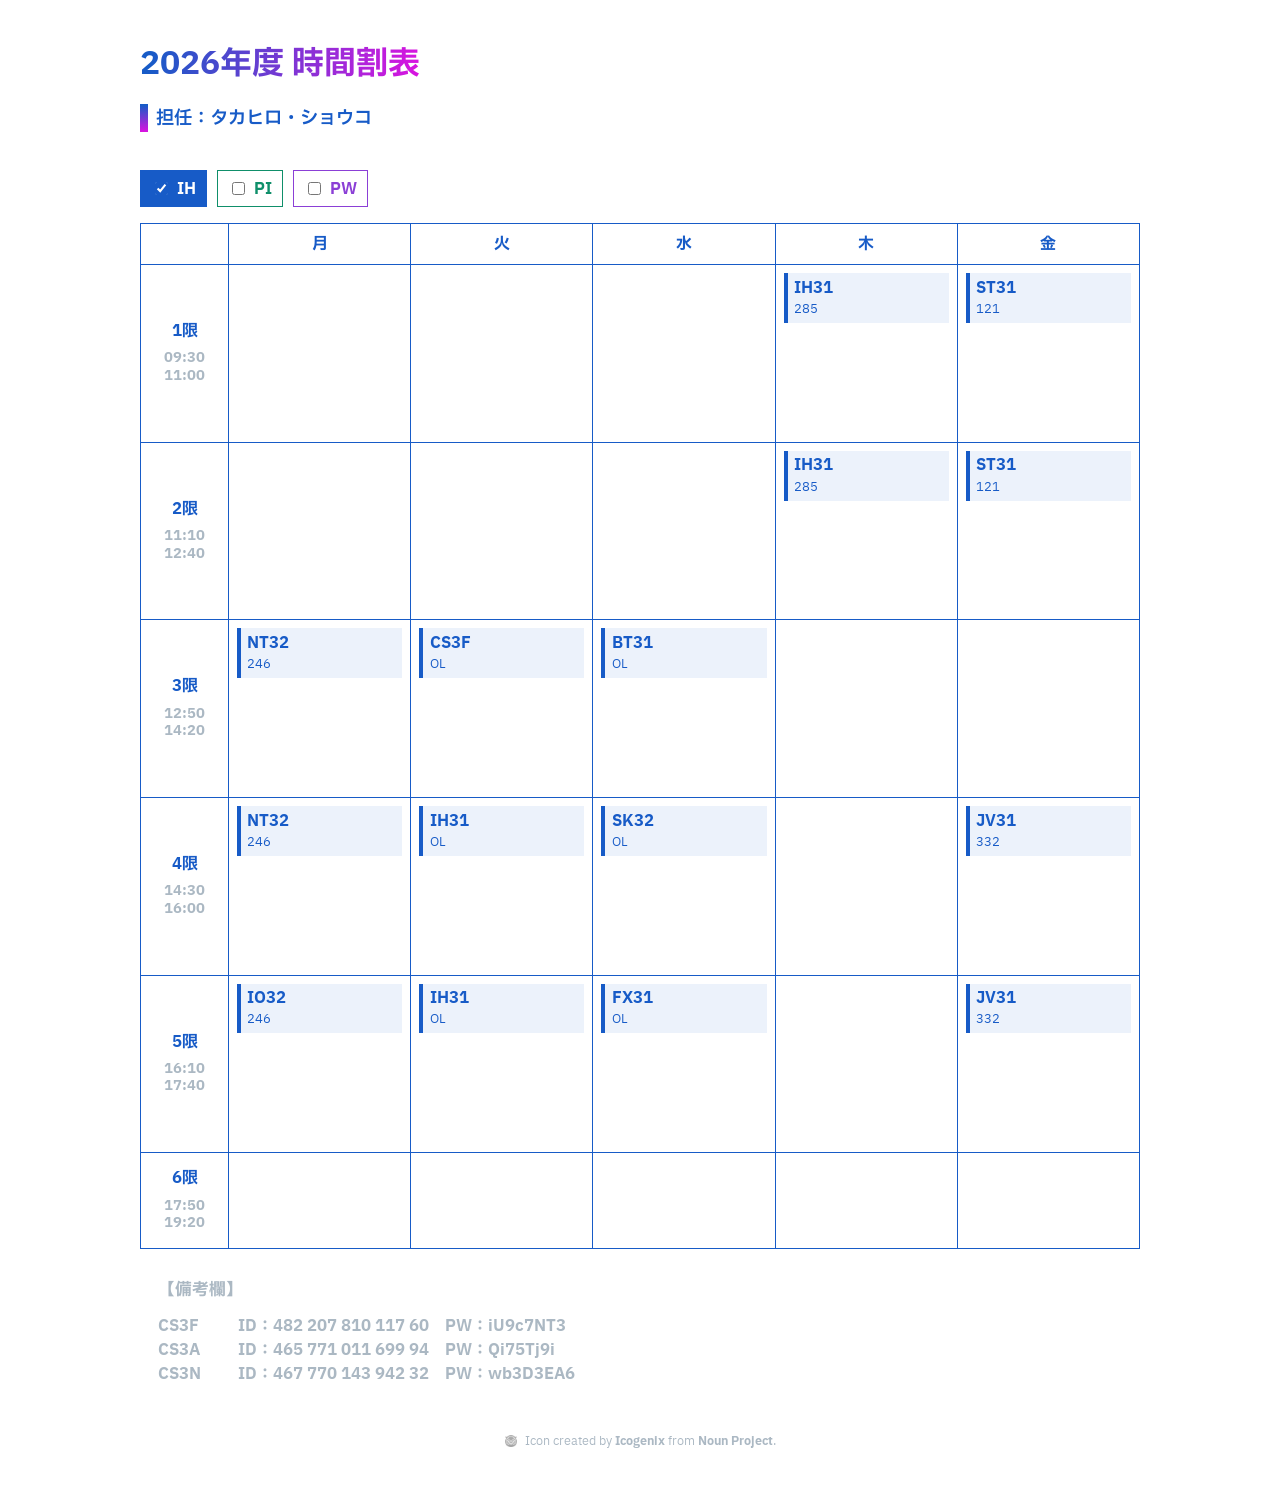
==== index.html @ af71c9c3 "update" ====
<!DOCTYPE html>
<html lang="ja">

<head>
  <meta charset="UTF-8">
  <meta name="viewport" content="width=device-width, initial-scale=1.0">
  <title>2026年度 時間割表</title>
  <link rel="icon" type="image/x-icon" href="favicon.png">
  <link rel="stylesheet" href="styles.css">
  <link rel="preconnect" href="https://fonts.googleapis.com">
  <link rel="preconnect" href="https://fonts.gstatic.com" crossorigin>
  <link href="https://fonts.googleapis.com/css2?family=IBM+Plex+Sans+JP:wght@400;500;600;700&display=swap"
    rel="stylesheet">
</head>

<body>
  <main class="sheet">
    <header class="sheet-header">
      <p><span class="sheet-title">2026年度 時間割表</span></p>
      <p><span class="sheet-meta">担任：タカヒロ・ショウコ</span></p>
    </header>

    <fieldset class="timetable-picker" aria-label="時間割を選択">
      <!-- <legend>時間割</legend> -->
      <div id="timetable-options" class="timetable-options"></div>
    </fieldset>

    <table class="timetable">
      <thead>
        <tr id="timetable-head"></tr>
      </thead>
      <tbody id="timetable-body"></tbody>
    </table>

    <section class="notes" aria-labelledby="notes-heading">
      <h2 id="notes-heading">【備考欄】</h2>
      <ul>
        <li><span class="note-code">CS3F</span><span class="note-text">ID：482 207 810 117 60</span><span
            class="note-pwd">PW：iU9c7NT3</span></li>
        <li><span class="note-code">CS3A</span><span class="note-text">ID：465 771 011 699 94</span><span
            class="note-pwd">PW：Qi75Tj9i</span></li>
        <li><span class="note-code">CS3N</span><span class="note-text">ID：467 770 143 942 32</span><span
            class="note-pwd">PW：wb3D3EA6</span></li>
      </ul>
    </section>
  </main>
  <footer>
  <img src="favicon.png" alt="Icon by Icogenix">
  <p>Icon created by <strong><a href="https://thenounproject.com/creator/asmahameed743/" target="_blank">Icogenix</a></strong> from <strong><a href="https://thenounproject.com/" target="_blank">Noun Project</a></strong>.</p>
  </footer>
  <script src="main.js" defer></script>
</body>

</html>
---- styles.css ----
:root {
  --hal: #175bc7;
  --fill: #0fa3df;
  --hal-dim: #abb8c3;
  --black: #1c1c1c;
  --timetable-ih: #175bc7;
  --timetable-pi: #0f8f6a;
  --timetable-pw: #8b3fd6;
  --period-col-width: 5.5rem;
  --timetable-min-width: 760px;
}

* {
  box-sizing: border-box;
}

::selection {
  color: white;
  background-color: var(--hal);
}

a {
  text-decoration: none;
}

body {
  color: var(--hal);
  font-family: "IBM Plex Sans JP", "Yu Gothic", sans-serif;
  padding: 1rem;
}

.sheet {
  width: min(100%, 1000px);
  margin: 1rem auto;
}

.sheet-header {
  text-align: left;
  padding-bottom: 14px;
  font-weight: 700;
}

.sheet-title {
  font-size: 2rem;
  background: linear-gradient(97deg, #175bc7 4%, #db13e0);
  -webkit-background-clip: text;
  background-clip: text;
  color: transparent;
}

.sheet-meta {
  position: relative;
  padding-left: 1rem;
  font-size: 1.15rem;
  font-weight: 600;
  white-space: nowrap;
}

.sheet-meta::before {
  content: "";
  position: absolute;
  left: 0;
  top: 0;
  bottom: 0;
  width: 0.5rem;
  background: linear-gradient(180deg, #175bc7 4%, #db13e0);
}

.timetable-picker {
  width: fit-content;
  margin: 0.5rem 0 0;
  padding: 0;
  border: 0;
}

.timetable-picker legend {
  margin-bottom: 0.4rem;
  font-weight: 700;
}

.timetable-options {
  display: flex;
  gap: 0.6rem;
  align-items: center;
  flex-wrap: wrap;
}

.timetable-option {
  --timetable-color: var(--timetable-ih);
  display: inline-flex;
  align-items: center;
  gap: 0.35rem;
  min-width: 4rem;
  padding: 0.35rem 0.65rem;
  border: 1px solid var(--timetable-color);
  color: var(--timetable-color);
  cursor: pointer;
  font-weight: 700;
}

.timetable-option-pi {
  --timetable-color: var(--timetable-pi);
}

.timetable-option-pw {
  --timetable-color: var(--timetable-pw);
}

.timetable-option input {
  accent-color: var(--timetable-color);
}

.timetable-option:has(input:checked) {
  color: white;
  background: var(--timetable-color);
}

.timetable-option:has(input:focus-visible) {
  outline: 2px solid var(--timetable-color);
  outline-offset: 2px;
}

.timetable {
  border-collapse: collapse;
  table-layout: fixed;
  margin-top: 1rem;
  width: 100%;
  min-width: var(--timetable-min-width);
}

.timetable th,
.timetable td {
  border: 1px solid var(--hal);
  text-align: center;
  vertical-align: middle;
  padding: 0.5rem;
}

.timetable thead th {
  color: var(--hal);
  font-size: 1rem;
}

.period-col,
.timetable tbody th {
  width: var(--period-col-width);
  min-width: var(--period-col-width);
  max-width: var(--period-col-width);
}

.timetable tbody th {
  color: var(--hal);
  padding: 0.5rem 0.35rem;
}

.timetable tbody tr {
  height: 96px;
}

.timetable td {
  min-width: 4em;
  height: 96px;
}

.period,
.time,
.subject,
.detail {
  display: block;
}

.period,
.time {
  text-align: center;
  margin: auto;
  width: 100%;
  padding-inline: 0;
}

.period {
  font-size: 1rem;
  font-weight: 700;
  line-height: 1.2;
}

.time {
  margin-top: 8px;
  font-size: 0.88rem;
  line-height: 1.25;
  color: var(--hal-dim);
}

.lesson-stack {
  display: grid;
  grid-template-rows: repeat(3, minmax(max-content, 1fr));
  gap: 0.35rem;
  height: 100%;
  min-height: 100%;
}

.lesson {
  --lesson-color: var(--timetable-ih);
  display: flex;
  flex-direction: column;
  gap: 0.25rem;
  align-items: stretch;
  justify-content: center;
  min-height: 0;
  padding: 0.35rem 0.4rem;
  border-left: 4px solid var(--lesson-color);
  background: rgba(23, 91, 199, 0.08);
  text-align: left;
}

.lesson-ih {
  grid-row: 1;
  align-self: start;
}

.lesson-pi {
  --lesson-color: var(--timetable-pi);
  grid-row: 2;
  align-self: center;
  background: rgba(15, 143, 106, 0.08);
}

.lesson-pw {
  --lesson-color: var(--timetable-pw);
  grid-row: 3;
  align-self: end;
  background: rgba(139, 63, 214, 0.08);
}

.lesson-meta {
  display: flex;
  gap: 0.35rem;
  align-items: baseline;
}

.subject {
  color: var(--lesson-color);
  font-weight: 700;
  font-size: 1rem;
  line-height: 1.15;
}

.detail {
  color: var(--lesson-color);
  font-size: 0.78rem;
  line-height: 1.3;
  word-break: break-word;
}

.lesson .detail {
  margin-top: 0;
}

.notes {
  margin-top: 14px;
  padding: 14px 18px 18px;
  color: var(--hal-dim);
}

.notes h2 {
  margin: 0 0 12px;
  font-size: 1.05rem;
}

.notes ul {
  list-style: none;
  margin: 0;
  padding: 0;
}

.notes li {
  display: flex;
  gap: 16px;
  align-items: baseline;
  font-weight: 700;
}

.note-code {
  min-width: 4rem;
}

.note-text,
.note-pwd {
  word-break: break-word;
}

@media (max-width: 900px) {
  body {
    padding: 0.75rem;
  }

  .sheet {
    margin: 0.5rem auto;
    overflow-x: auto;
  }

  .sheet-meta {
    white-space: normal;
  }

  .timetable {
    width: var(--timetable-min-width);
  }

  .timetable th,
  .timetable td {
    padding: 0.45rem;
  }

  .subject {
    font-size: 0.92rem;
  }

  .detail {
    font-size: 0.74rem;
  }
}

@media (max-width: 600px) {
  :root {
    --period-col-width: 5rem;
    --timetable-min-width: 680px;
  }

  body {
    padding: 0.5rem;
  }

  .sheet-title {
    font-size: 1.6rem;
  }

  .sheet-meta {
    font-size: 1rem;
  }

  .timetable-options {
    gap: 0.45rem;
  }

  .timetable-option {
    min-width: 3.5rem;
    padding: 0.3rem 0.55rem;
  }

  .notes {
    padding-inline: 0;
  }

  .notes li {
    flex-wrap: wrap;
    gap: 4px 12px;
  }
}

footer {
  display: flex;
  justify-content: center;
  align-items: center;
}

footer img {
  height: 0.75rem;
  filter: grayscale(100%) opacity(50%);;
  margin-right: 0.5rem;
}

footer p {
  text-align: center;
  color: var(--hal-dim);
  font-size: 0.75rem;
}

footer a {
  color: var(--hal-dim);
}
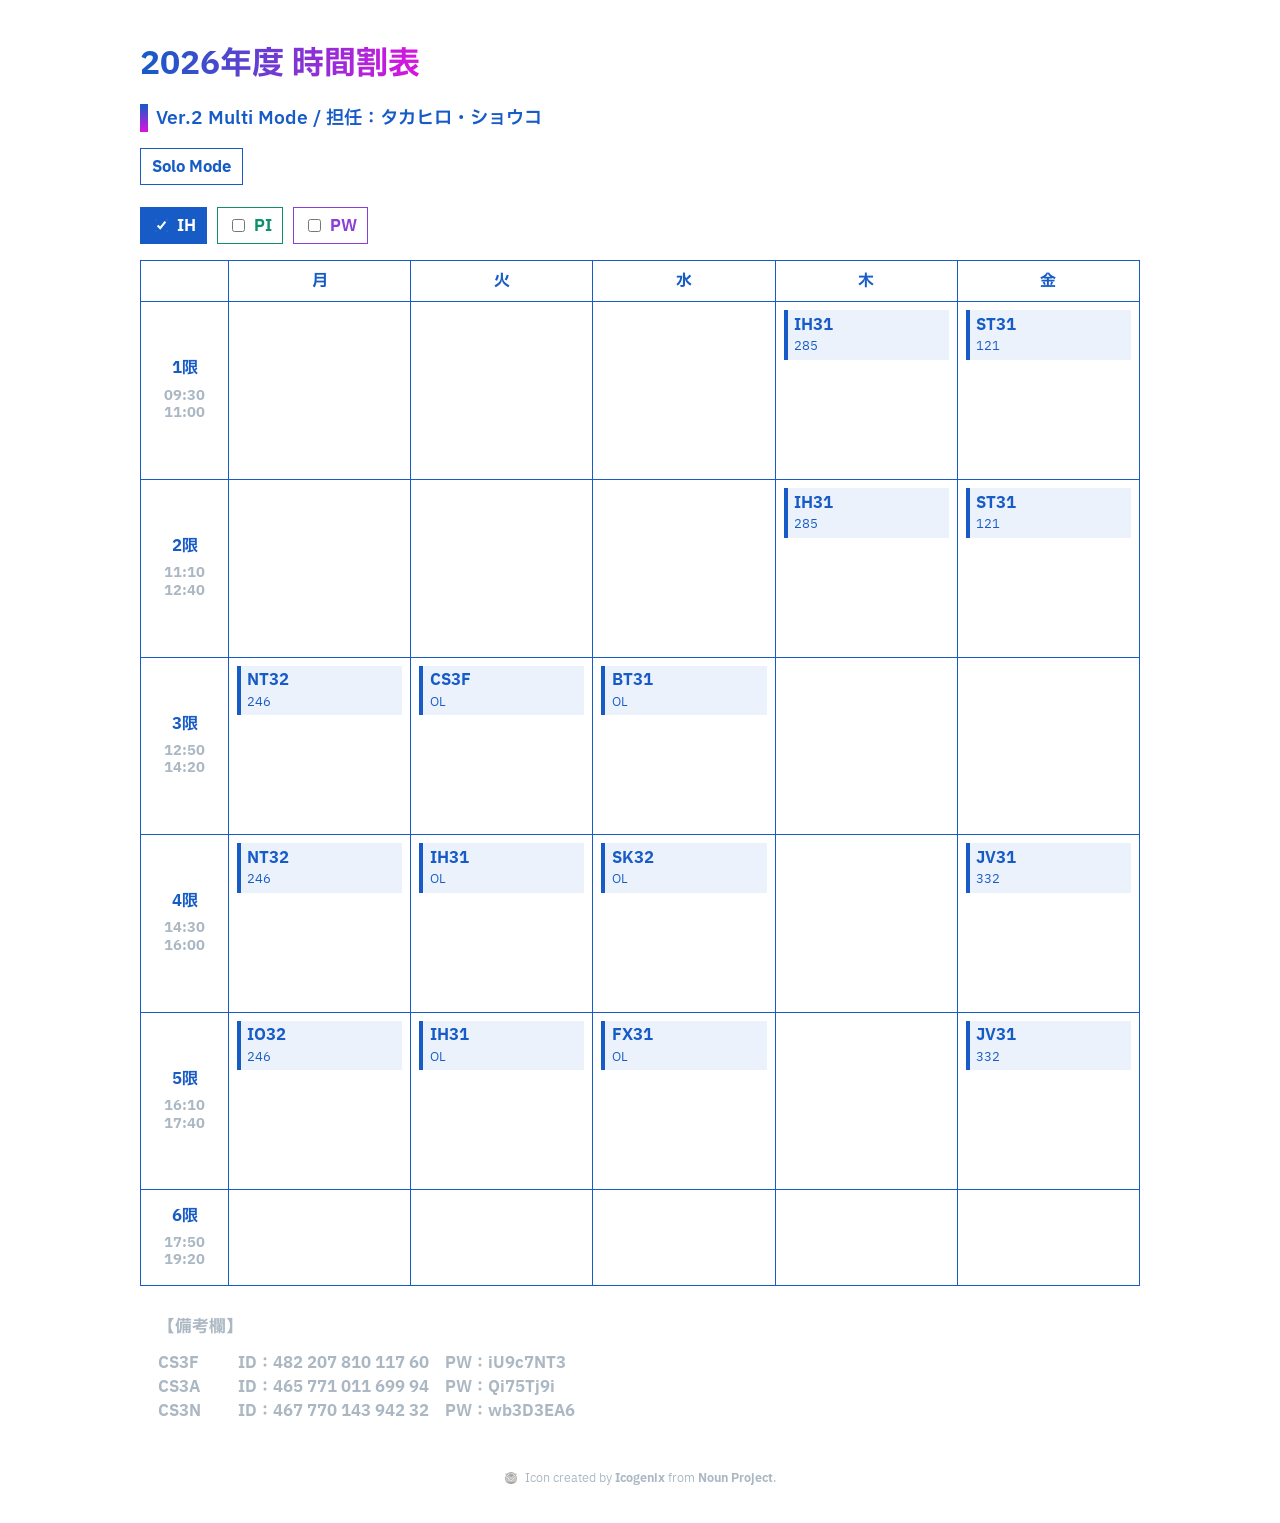
==== commit 6b1dcd5b: "update" ====
--- a/index.html
+++ b/index.html
@@ -6,7 +6,7 @@
   <meta name="viewport" content="width=device-width, initial-scale=1.0">
   <title>2026年度 時間割表</title>
   <link rel="icon" type="image/x-icon" href="favicon.png">
-  <link rel="stylesheet" href="styles.css">
+  <link rel="stylesheet" href="css/styles.css">
   <link rel="preconnect" href="https://fonts.googleapis.com">
   <link rel="preconnect" href="https://fonts.gstatic.com" crossorigin>
   <link href="https://fonts.googleapis.com/css2?family=IBM+Plex+Sans+JP:wght@400;500;600;700&display=swap"
@@ -17,7 +17,10 @@
   <main class="sheet">
     <header class="sheet-header">
       <p><span class="sheet-title">2026年度 時間割表</span></p>
-      <p><span class="sheet-meta">担任：タカヒロ・ショウコ</span></p>
+      <p><span class="sheet-meta">Ver.2 Multi Mode / 担任：タカヒロ・ショウコ</span></p>
+      <nav class="mode-nav" aria-label="表示モード">
+        <a href="soloindex.html">Solo Mode</a>
+      </nav>
     </header>
 
     <fieldset class="timetable-picker" aria-label="時間割を選択">
@@ -48,7 +51,7 @@
   <img src="favicon.png" alt="Icon by Icogenix">
   <p>Icon created by <strong><a href="https://thenounproject.com/creator/asmahameed743/" target="_blank">Icogenix</a></strong> from <strong><a href="https://thenounproject.com/" target="_blank">Noun Project</a></strong>.</p>
   </footer>
-  <script src="main.js" defer></script>
+  <script src="js/main.js" defer></script>
 </body>
 
 </html>
--- a/css/styles.css
+++ b/css/styles.css
@@ -0,0 +1,400 @@
+:root {
+  --hal: #175bc7;
+  --fill: #0fa3df;
+  --hal-dim: #abb8c3;
+  --black: #1c1c1c;
+  --timetable-ih: #175bc7;
+  --timetable-pi: #0f8f6a;
+  --timetable-pw: #8b3fd6;
+  --period-col-width: 5.5rem;
+  --timetable-min-width: 760px;
+}
+
+* {
+  box-sizing: border-box;
+}
+
+::selection {
+  color: white;
+  background-color: var(--hal);
+}
+
+a {
+  text-decoration: none;
+}
+
+body {
+  color: var(--hal);
+  font-family: "IBM Plex Sans JP", "Yu Gothic", sans-serif;
+  padding: 1rem;
+}
+
+.sheet {
+  width: min(100%, 1000px);
+  margin: 1rem auto;
+}
+
+.sheet-header {
+  text-align: left;
+  padding-bottom: 14px;
+  font-weight: 700;
+}
+
+.sheet-title {
+  font-size: 2rem;
+  background: linear-gradient(97deg, #175bc7 4%, #db13e0);
+  -webkit-background-clip: text;
+  background-clip: text;
+  color: transparent;
+}
+
+.sheet-meta {
+  position: relative;
+  padding-left: 1rem;
+  font-size: 1.15rem;
+  font-weight: 600;
+  white-space: nowrap;
+}
+
+.sheet-meta::before {
+  content: "";
+  position: absolute;
+  left: 0;
+  top: 0;
+  bottom: 0;
+  width: 0.5rem;
+  background: linear-gradient(180deg, #175bc7 4%, #db13e0);
+}
+
+.mode-nav {
+  margin-top: 0.75rem;
+}
+
+.mode-nav a {
+  display: inline-flex;
+  align-items: center;
+  min-height: 2rem;
+  padding: 0.35rem 0.7rem;
+  border: 1px solid var(--hal);
+  color: var(--hal);
+  font-weight: 700;
+}
+
+.mode-nav a:hover,
+.mode-nav a:focus-visible {
+  color: white;
+  background: var(--hal);
+}
+
+.timetable-picker {
+  width: fit-content;
+  margin: 0.5rem 0 0;
+  padding: 0;
+  border: 0;
+}
+
+.timetable-picker legend {
+  margin-bottom: 0.4rem;
+  font-weight: 700;
+}
+
+.timetable-options {
+  display: flex;
+  gap: 0.6rem;
+  align-items: center;
+  flex-wrap: wrap;
+}
+
+.timetable-option {
+  --timetable-color: var(--timetable-ih);
+  display: inline-flex;
+  align-items: center;
+  gap: 0.35rem;
+  min-width: 4rem;
+  padding: 0.35rem 0.65rem;
+  border: 1px solid var(--timetable-color);
+  color: var(--timetable-color);
+  cursor: pointer;
+  font-weight: 700;
+}
+
+.timetable-option-pi {
+  --timetable-color: var(--timetable-pi);
+}
+
+.timetable-option-pw {
+  --timetable-color: var(--timetable-pw);
+}
+
+.timetable-option input {
+  accent-color: var(--timetable-color);
+}
+
+.timetable-option:has(input:checked) {
+  color: white;
+  background: var(--timetable-color);
+}
+
+.timetable-option:has(input:focus-visible) {
+  outline: 2px solid var(--timetable-color);
+  outline-offset: 2px;
+}
+
+.timetable {
+  border-collapse: collapse;
+  table-layout: fixed;
+  margin-top: 1rem;
+  width: 100%;
+  min-width: var(--timetable-min-width);
+}
+
+.timetable th,
+.timetable td {
+  border: 1px solid var(--hal);
+  text-align: center;
+  vertical-align: middle;
+  padding: 0.5rem;
+}
+
+.timetable thead th {
+  color: var(--hal);
+  font-size: 1rem;
+}
+
+.period-col,
+.timetable tbody th {
+  width: var(--period-col-width);
+  min-width: var(--period-col-width);
+  max-width: var(--period-col-width);
+}
+
+.timetable tbody th {
+  color: var(--hal);
+  padding: 0.5rem 0.35rem;
+}
+
+.timetable tbody tr {
+  height: 96px;
+}
+
+.timetable td {
+  min-width: 4em;
+  height: 96px;
+}
+
+.period,
+.time,
+.subject,
+.detail {
+  display: block;
+}
+
+.period,
+.time {
+  text-align: center;
+  margin: auto;
+  width: 100%;
+  padding-inline: 0;
+}
+
+.period {
+  font-size: 1rem;
+  font-weight: 700;
+  line-height: 1.2;
+}
+
+.time {
+  margin-top: 8px;
+  font-size: 0.88rem;
+  line-height: 1.25;
+  color: var(--hal-dim);
+}
+
+.lesson-stack {
+  display: grid;
+  grid-template-rows: repeat(3, minmax(max-content, 1fr));
+  gap: 0.35rem;
+  height: 100%;
+  min-height: 100%;
+}
+
+.lesson {
+  --lesson-color: var(--timetable-ih);
+  display: flex;
+  flex-direction: column;
+  gap: 0.25rem;
+  align-items: stretch;
+  justify-content: center;
+  min-height: 0;
+  padding: 0.35rem 0.4rem;
+  border-left: 4px solid var(--lesson-color);
+  background: rgba(23, 91, 199, 0.08);
+  text-align: left;
+}
+
+.lesson-ih {
+  grid-row: 1;
+  align-self: start;
+}
+
+.lesson-pi {
+  --lesson-color: var(--timetable-pi);
+  grid-row: 2;
+  align-self: center;
+  background: rgba(15, 143, 106, 0.08);
+}
+
+.lesson-pw {
+  --lesson-color: var(--timetable-pw);
+  grid-row: 3;
+  align-self: end;
+  background: rgba(139, 63, 214, 0.08);
+}
+
+.lesson-meta {
+  display: flex;
+  gap: 0.35rem;
+  align-items: baseline;
+}
+
+.subject {
+  color: var(--lesson-color);
+  font-weight: 700;
+  font-size: 1rem;
+  line-height: 1.15;
+}
+
+.detail {
+  color: var(--lesson-color);
+  font-size: 0.78rem;
+  line-height: 1.3;
+  word-break: break-word;
+}
+
+.lesson .detail {
+  margin-top: 0;
+}
+
+.notes {
+  margin-top: 14px;
+  padding: 14px 18px 18px;
+  color: var(--hal-dim);
+}
+
+.notes h2 {
+  margin: 0 0 12px;
+  font-size: 1.05rem;
+}
+
+.notes ul {
+  list-style: none;
+  margin: 0;
+  padding: 0;
+}
+
+.notes li {
+  display: flex;
+  gap: 16px;
+  align-items: baseline;
+  font-weight: 700;
+}
+
+.note-code {
+  min-width: 4rem;
+}
+
+.note-text,
+.note-pwd {
+  word-break: break-word;
+}
+
+@media (max-width: 900px) {
+  body {
+    padding: 0.75rem;
+  }
+
+  .sheet {
+    margin: 0.5rem auto;
+    overflow-x: auto;
+  }
+
+  .sheet-meta {
+    white-space: normal;
+  }
+
+  .timetable {
+    width: var(--timetable-min-width);
+  }
+
+  .timetable th,
+  .timetable td {
+    padding: 0.45rem;
+  }
+
+  .subject {
+    font-size: 0.92rem;
+  }
+
+  .detail {
+    font-size: 0.74rem;
+  }
+}
+
+@media (max-width: 600px) {
+  :root {
+    --period-col-width: 5rem;
+    --timetable-min-width: 680px;
+  }
+
+  body {
+    padding: 0.5rem;
+  }
+
+  .sheet-title {
+    font-size: 1.6rem;
+  }
+
+  .sheet-meta {
+    font-size: 1rem;
+  }
+
+  .timetable-options {
+    gap: 0.45rem;
+  }
+
+  .timetable-option {
+    min-width: 3.5rem;
+    padding: 0.3rem 0.55rem;
+  }
+
+  .notes {
+    padding-inline: 0;
+  }
+
+  .notes li {
+    flex-wrap: wrap;
+    gap: 4px 12px;
+  }
+}
+
+footer {
+  display: flex;
+  justify-content: center;
+  align-items: center;
+}
+
+footer img {
+  height: 0.75rem;
+  filter: grayscale(100%) opacity(50%);;
+  margin-right: 0.5rem;
+}
+
+footer p {
+  text-align: center;
+  color: var(--hal-dim);
+  font-size: 0.75rem;
+}
+
+footer a {
+  color: var(--hal-dim);
+}
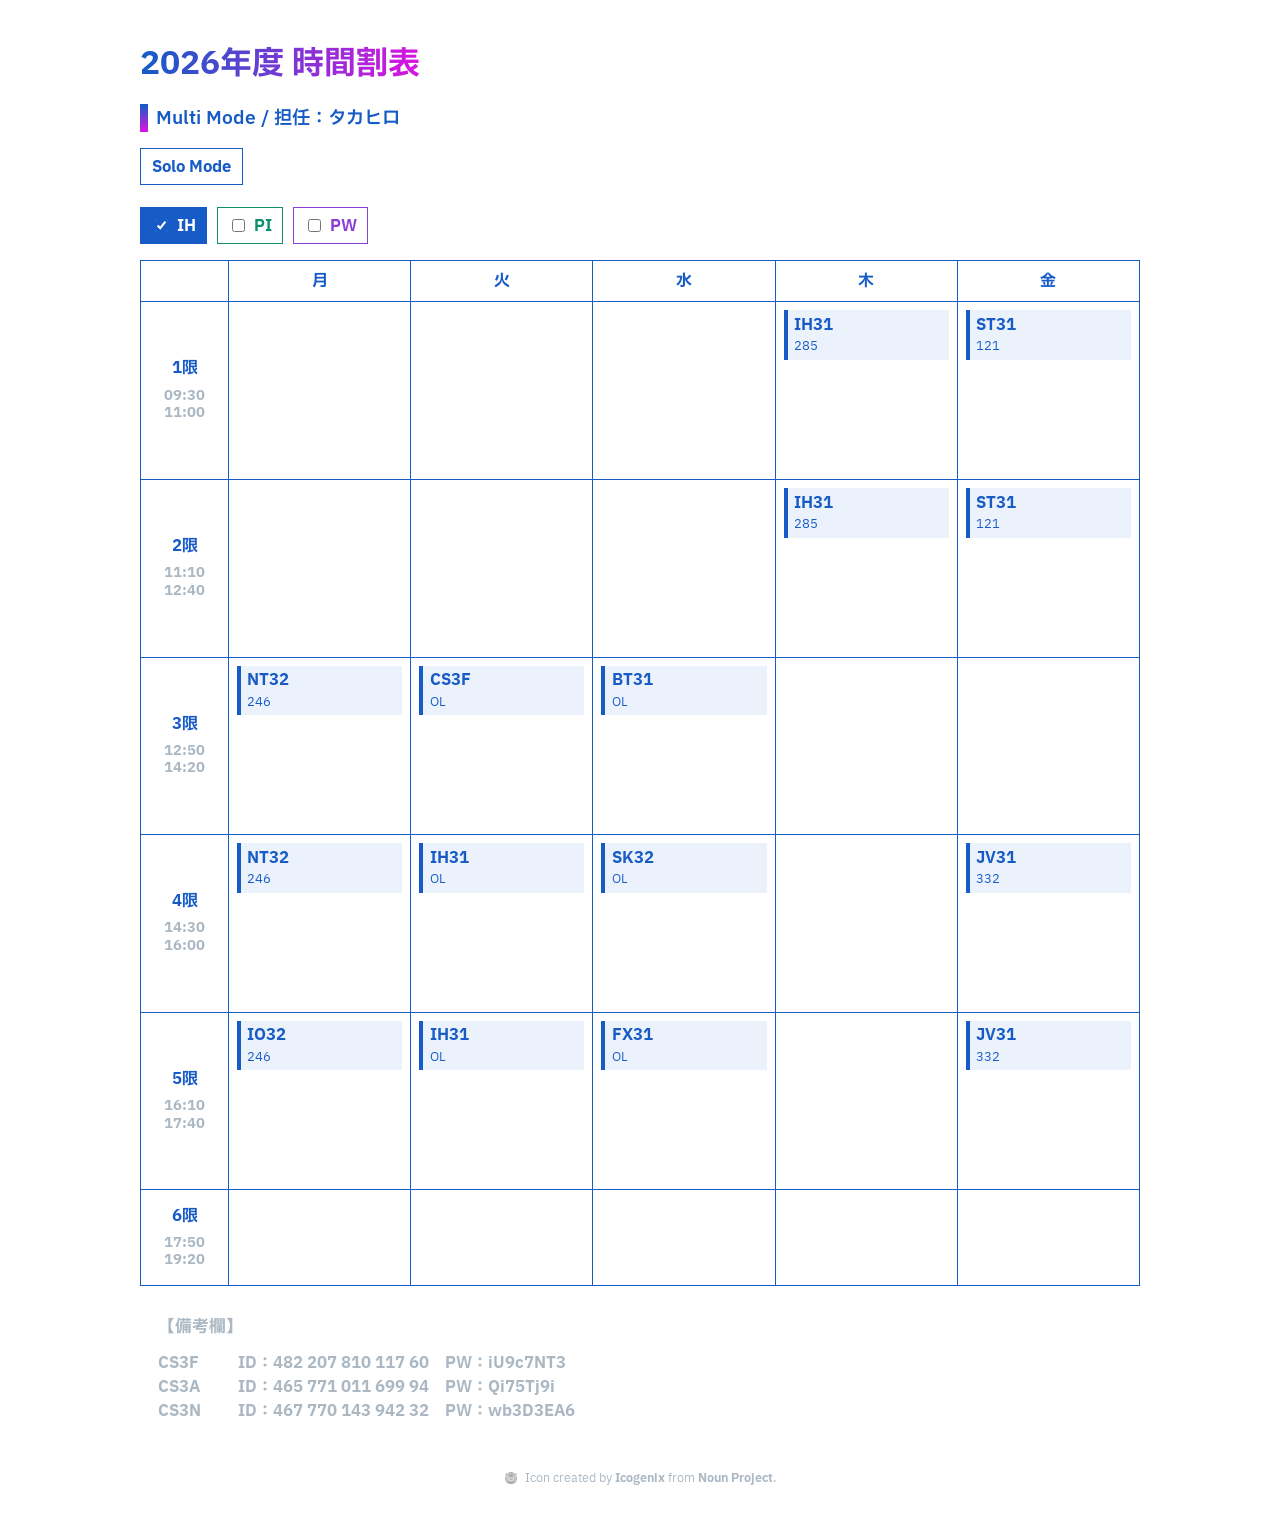
==== commit c6c5f194: "update" ====
--- a/index.html
+++ b/index.html
@@ -17,9 +17,9 @@
   <main class="sheet">
     <header class="sheet-header">
       <p><span class="sheet-title">2026年度 時間割表</span></p>
-      <p><span class="sheet-meta">Ver.2 Multi Mode / 担任：タカヒロ・ショウコ</span></p>
+      <p><span class="sheet-meta" id="sheet-meta">Multi Mode / 担任：タカヒロ</span></p>
       <nav class="mode-nav" aria-label="表示モード">
-        <a href="soloindex.html">Solo Mode</a>
+        <a href="index-solo.html">Solo Mode</a>
       </nav>
     </header>
 
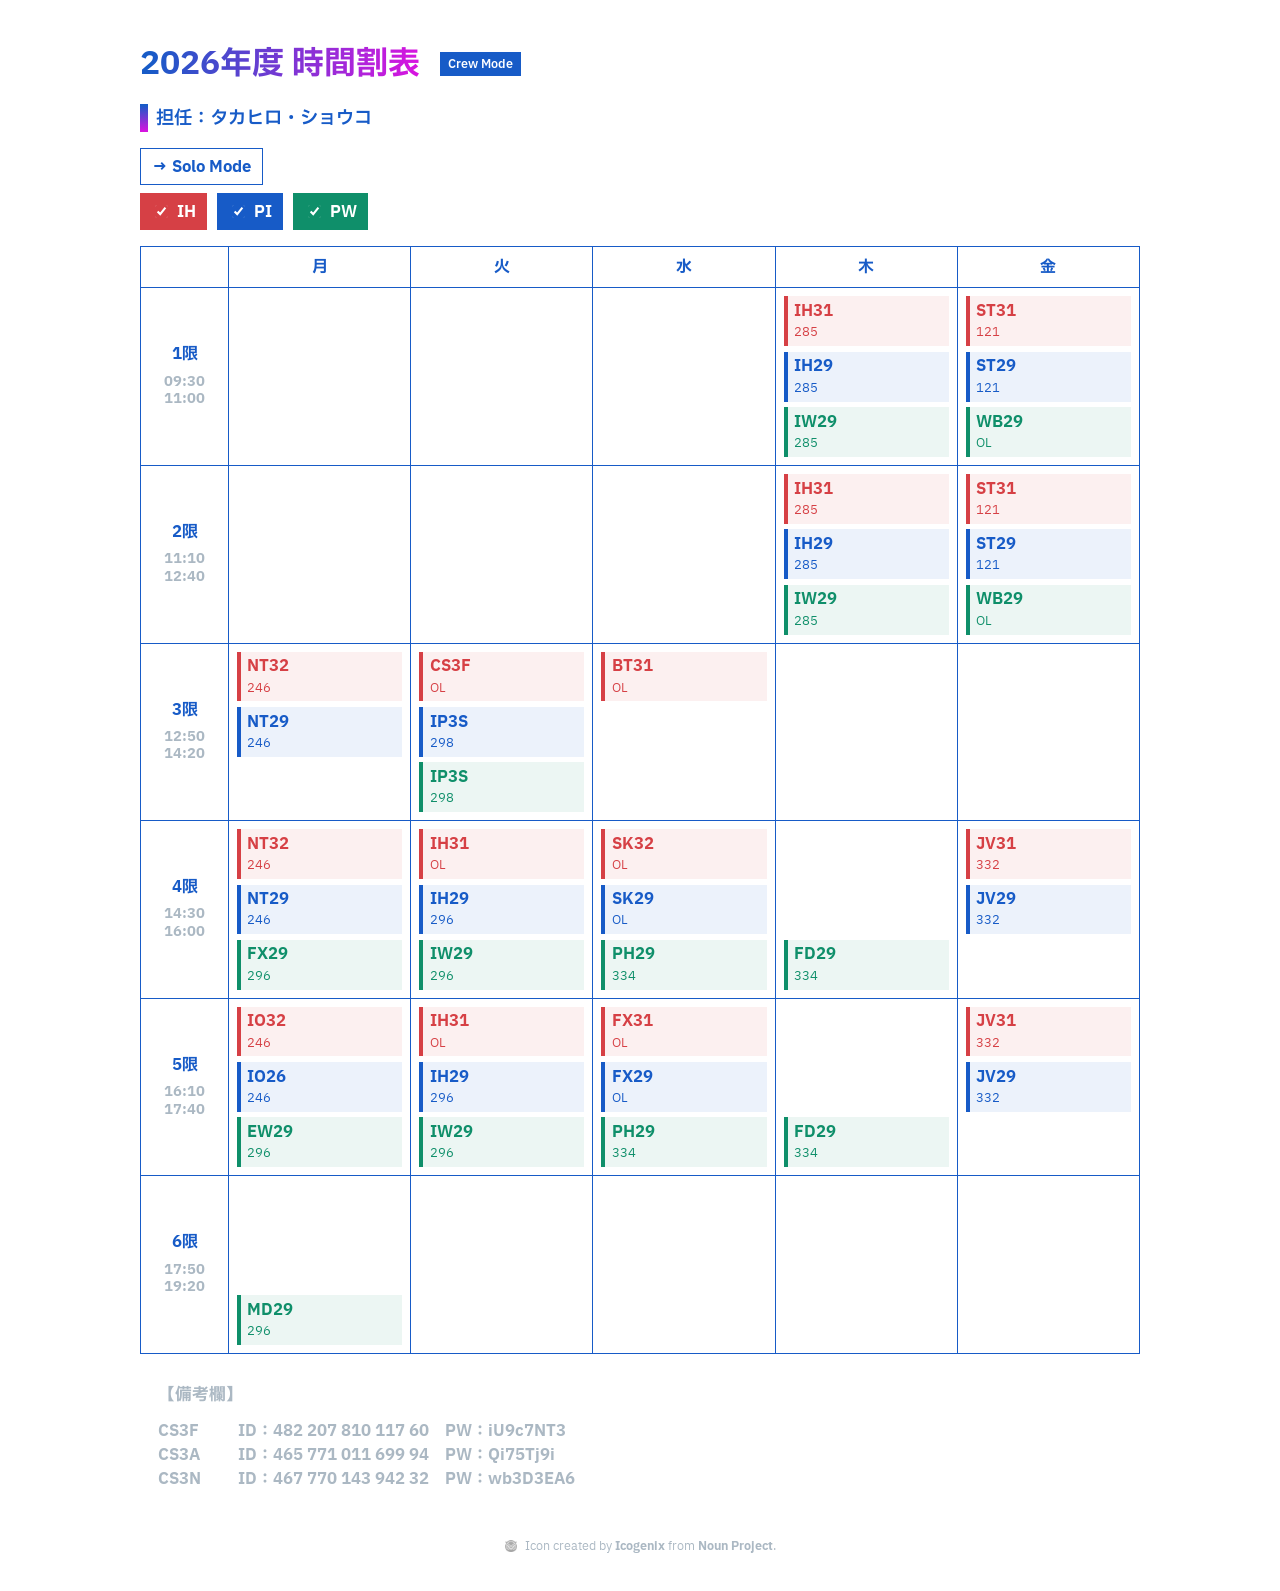
==== commit d03d3e82: "update Co-authored-by: Copilot <copilot@github.com>" ====
--- a/index.html
+++ b/index.html
@@ -13,13 +13,16 @@
     rel="stylesheet">
 </head>
 
-<body>
+<body data-mode="crew">
   <main class="sheet">
     <header class="sheet-header">
-      <p><span class="sheet-title">2026年度 時間割表</span></p>
-      <p><span class="sheet-meta" id="sheet-meta">Multi Mode / 担任：タカヒロ</span></p>
+      <div class="sheet-title-wrapper">
+        <h1 class="sheet-title">2026年度 時間割表</h1>
+        <span class="current-mode">Crew Mode</span>
+      </div>
+      <p><span class="sheet-meta" id="sheet-meta"></span></p>
       <nav class="mode-nav" aria-label="表示モード">
-        <a href="index-solo.html">Solo Mode</a>
+        <a href="index-solo.html">→ Solo Mode</a>
       </nav>
     </header>
 
--- a/css/styles.css
+++ b/css/styles.css
@@ -3,9 +3,9 @@
   --fill: #0fa3df;
   --hal-dim: #abb8c3;
   --black: #1c1c1c;
-  --timetable-ih: #175bc7;
-  --timetable-pi: #0f8f6a;
-  --timetable-pw: #8b3fd6;
+  --timetable-ih: #d64045;
+  --timetable-pi: #175bc7;
+  --timetable-pw: #0f8f6a;
   --period-col-width: 5.5rem;
   --timetable-min-width: 760px;
 }
@@ -36,16 +36,36 @@
 
 .sheet-header {
   text-align: left;
-  padding-bottom: 14px;
-  font-weight: 700;
-}
-
-.sheet-title {
+  font-style: normal;
+  font-weight: 700;
+}
+
+.sheet-title-wrapper {
+  display: flex;
+  align-items: center;
+  gap: 0.5rem;
+}
+
+h1 {
   font-size: 2rem;
-  background: linear-gradient(97deg, #175bc7 4%, #db13e0);
+  background: linear-gradient(97deg, var(--hal) 4%, #db13e0);
   -webkit-background-clip: text;
   background-clip: text;
   color: transparent;
+
+  padding: 0;
+  margin: 0;
+}
+
+.current-mode {
+  display: inline-flex;
+  margin-left: 0.75rem;
+  padding: 0.2rem 0.5rem;
+  background: var(--hal);
+  color: white;
+  font-size: 0.75rem;
+  font-weight: 600;
+  vertical-align: middle;
 }
 
 .sheet-meta {
@@ -63,7 +83,7 @@
   top: 0;
   bottom: 0;
   width: 0.5rem;
-  background: linear-gradient(180deg, #175bc7 4%, #db13e0);
+  background: linear-gradient(180deg, var(--hal) 4%, #db13e0);
 }
 
 .mode-nav {
@@ -142,10 +162,22 @@
 
 .timetable {
   border-collapse: collapse;
-  table-layout: fixed;
   margin-top: 1rem;
   width: 100%;
   min-width: var(--timetable-min-width);
+}
+
+[data-mode="crew"] .timetable {
+  table-layout: fixed;
+}
+
+[data-mode="solo"] .timetable {
+  table-layout: fixed;
+}
+
+[data-mode="solo"] .timetable thead th:not(.period-col),
+[data-mode="solo"] .timetable tbody td {
+  width: calc((100% - var(--period-col-width)) / 5);
 }
 
 .timetable th,
@@ -210,7 +242,40 @@
   color: var(--hal-dim);
 }
 
-.lesson-stack {
+.lesson {
+  display: flex;
+  flex-direction: column;
+}
+
+.lesson .detail {
+  margin-top: 0;
+}
+
+[data-mode="solo"] .lesson {
+  align-items: center;
+  justify-content: space-between;
+  min-height: 76px;
+}
+
+[data-mode="solo"] .timetable td[rowspan="2"] > .lesson {
+  min-height: 172px;
+}
+
+[data-mode="solo"] .subject {
+  color: var(--hal);
+  font-weight: 700;
+  font-size: 1.25rem;
+  line-height: 1.15;
+}
+
+[data-mode="solo"] .detail {
+  color: var(--hal);
+  font-size: 0.9rem;
+  line-height: 1.3;
+  word-break: break-word;
+}
+
+[data-mode="crew"] .lesson-stack {
   display: grid;
   grid-template-rows: repeat(3, minmax(max-content, 1fr));
   gap: 0.35rem;
@@ -218,63 +283,57 @@
   min-height: 100%;
 }
 
-.lesson {
+[data-mode="crew"] .lesson {
   --lesson-color: var(--timetable-ih);
-  display: flex;
-  flex-direction: column;
   gap: 0.25rem;
   align-items: stretch;
   justify-content: center;
   min-height: 0;
   padding: 0.35rem 0.4rem;
   border-left: 4px solid var(--lesson-color);
-  background: rgba(23, 91, 199, 0.08);
+  background: rgba(214, 64, 69, 0.08);
   text-align: left;
 }
 
-.lesson-ih {
+[data-mode="crew"] .lesson-ih {
   grid-row: 1;
   align-self: start;
 }
 
-.lesson-pi {
+[data-mode="crew"] .lesson-pi {
   --lesson-color: var(--timetable-pi);
   grid-row: 2;
   align-self: center;
-  background: rgba(15, 143, 106, 0.08);
-}
-
-.lesson-pw {
+  background: rgba(23, 91, 199, 0.08);
+}
+
+[data-mode="crew"] .lesson-pw {
   --lesson-color: var(--timetable-pw);
   grid-row: 3;
   align-self: end;
-  background: rgba(139, 63, 214, 0.08);
-}
-
-.lesson-meta {
+  background: rgba(15, 143, 106, 0.08);
+}
+
+[data-mode="crew"] .lesson-meta {
   display: flex;
   gap: 0.35rem;
   align-items: baseline;
 }
 
-.subject {
+[data-mode="crew"] .subject {
   color: var(--lesson-color);
   font-weight: 700;
   font-size: 1rem;
   line-height: 1.15;
 }
 
-.detail {
+[data-mode="crew"] .detail {
   color: var(--lesson-color);
   font-size: 0.78rem;
   line-height: 1.3;
   word-break: break-word;
 }
 
-.lesson .detail {
-  margin-top: 0;
-}
-
 .notes {
   margin-top: 14px;
   padding: 14px 18px 18px;
@@ -308,6 +367,28 @@
   word-break: break-word;
 }
 
+footer {
+  display: flex;
+  justify-content: center;
+  align-items: center;
+}
+
+footer img {
+  height: 0.75rem;
+  filter: grayscale(100%) opacity(50%);
+  margin-right: 0.5rem;
+}
+
+footer p {
+  text-align: center;
+  color: var(--hal-dim);
+  font-size: 0.75rem;
+}
+
+footer a {
+  color: var(--hal-dim);
+}
+
 @media (max-width: 900px) {
   body {
     padding: 0.75rem;
@@ -331,11 +412,19 @@
     padding: 0.45rem;
   }
 
-  .subject {
+  [data-mode="solo"] .subject {
+    font-size: 1.1rem;
+  }
+
+  [data-mode="solo"] .detail {
+    font-size: 0.82rem;
+  }
+
+  [data-mode="crew"] .subject {
     font-size: 0.92rem;
   }
 
-  .detail {
+  [data-mode="crew"] .detail {
     font-size: 0.74rem;
   }
 }
@@ -376,25 +465,3 @@
     gap: 4px 12px;
   }
 }
-
-footer {
-  display: flex;
-  justify-content: center;
-  align-items: center;
-}
-
-footer img {
-  height: 0.75rem;
-  filter: grayscale(100%) opacity(50%);;
-  margin-right: 0.5rem;
-}
-
-footer p {
-  text-align: center;
-  color: var(--hal-dim);
-  font-size: 0.75rem;
-}
-
-footer a {
-  color: var(--hal-dim);
-}
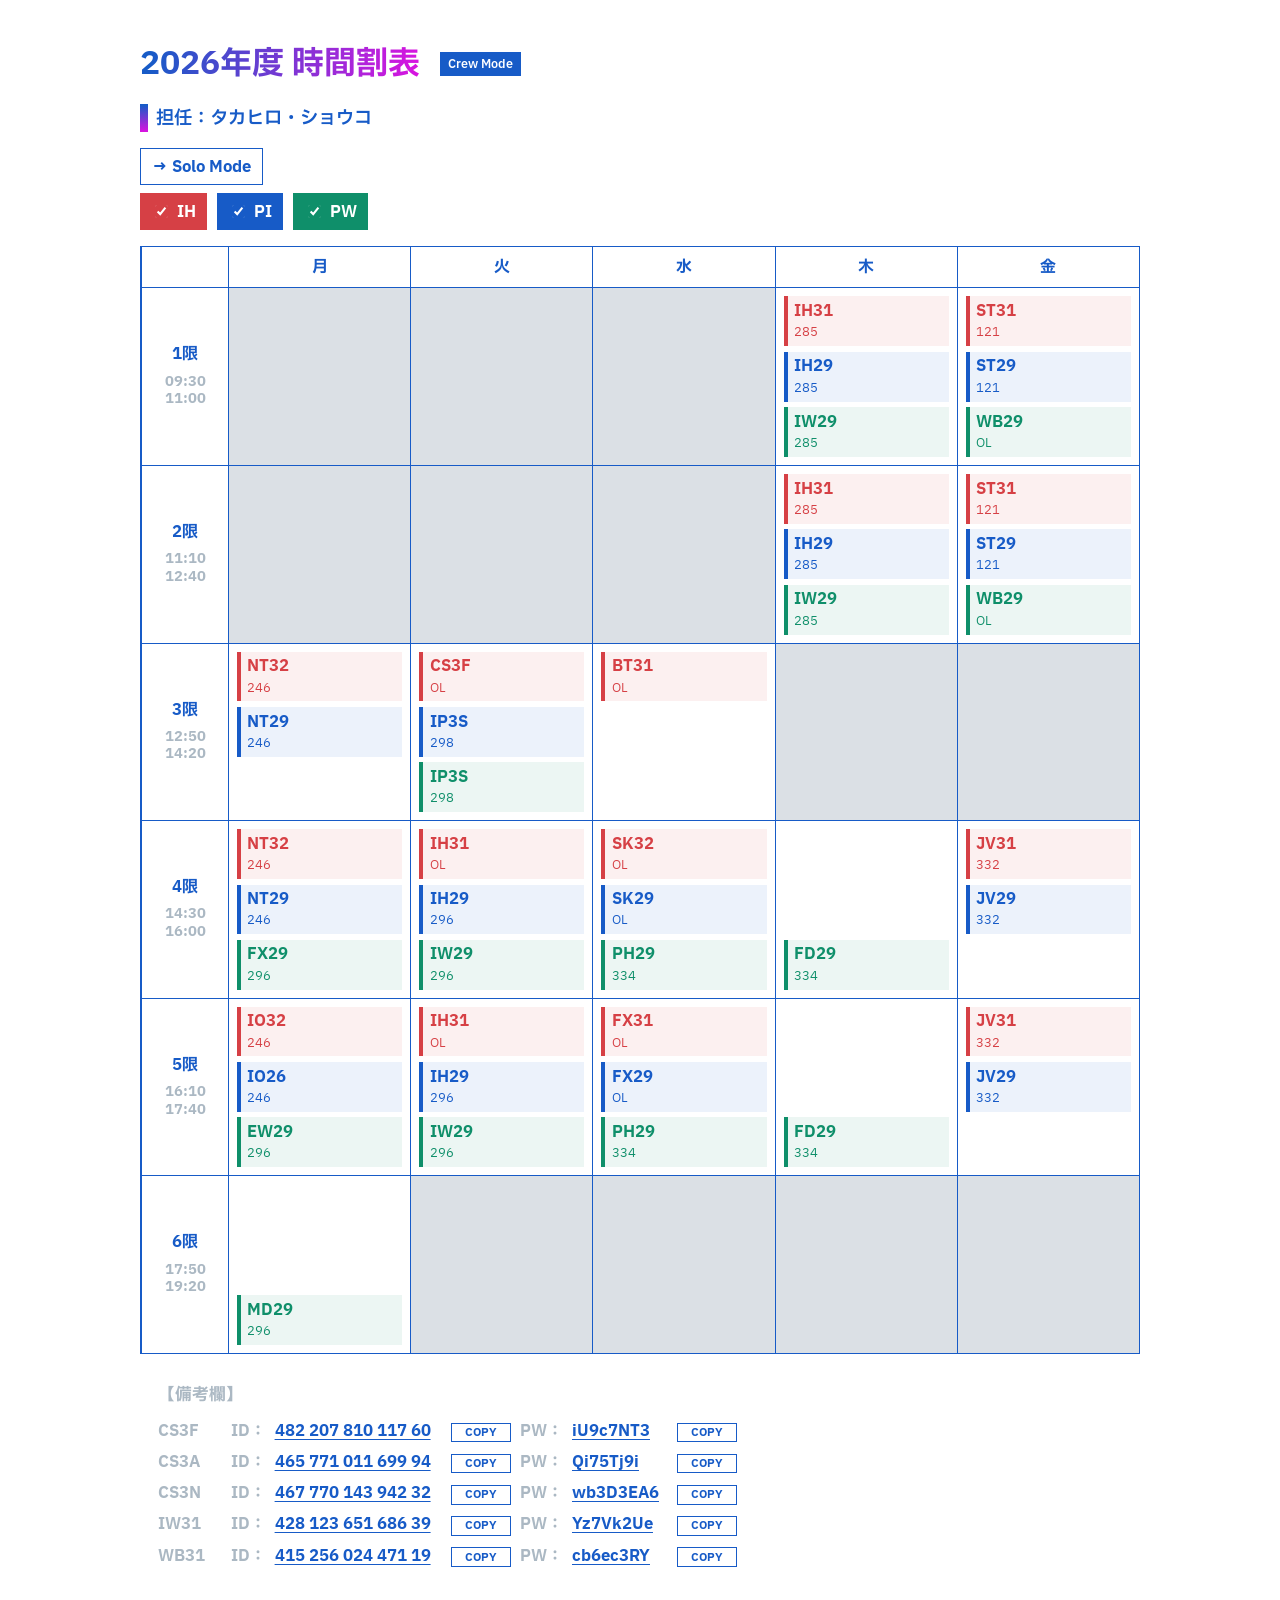
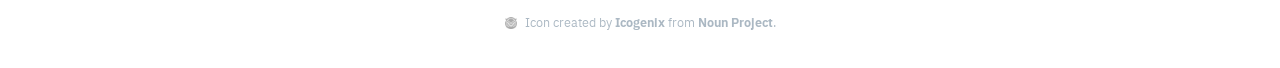
==== commit 06ee451f: "update" ====
--- a/index.html
+++ b/index.html
@@ -41,18 +41,79 @@
     <section class="notes" aria-labelledby="notes-heading">
       <h2 id="notes-heading">【備考欄】</h2>
       <ul>
-        <li><span class="note-code">CS3F</span><span class="note-text">ID：482 207 810 117 60</span><span
-            class="note-pwd">PW：iU9c7NT3</span></li>
-        <li><span class="note-code">CS3A</span><span class="note-text">ID：465 771 011 699 94</span><span
-            class="note-pwd">PW：Qi75Tj9i</span></li>
-        <li><span class="note-code">CS3N</span><span class="note-text">ID：467 770 143 942 32</span><span
-            class="note-pwd">PW：wb3D3EA6</span></li>
+        <li>
+          <span class="note-code">CS3F</span>
+          <span class="note-label note-id-label">ID：</span>
+          <span class="note-copy-value note-id-value" role="button" tabindex="0"
+            data-copy-value="482 207 810 117 60">482 207 810 117 60</span>
+          <button type="button" class="note-copy-button note-id-copy" data-copy-value="482 207 810 117 60"
+            aria-label="CS3F IDをコピー">COPY</button>
+          <span class="note-label note-pw-label">PW：</span>
+          <span class="note-copy-value note-pw-value" role="button" tabindex="0"
+            data-copy-value="iU9c7NT3">iU9c7NT3</span>
+          <button type="button" class="note-copy-button note-pw-copy" data-copy-value="iU9c7NT3"
+            aria-label="CS3F PWをコピー">COPY</button>
+        </li>
+        <li>
+          <span class="note-code">CS3A</span>
+          <span class="note-label note-id-label">ID：</span>
+          <span class="note-copy-value note-id-value" role="button" tabindex="0"
+            data-copy-value="465 771 011 699 94">465 771 011 699 94</span>
+          <button type="button" class="note-copy-button note-id-copy" data-copy-value="465 771 011 699 94"
+            aria-label="CS3A IDをコピー">COPY</button>
+          <span class="note-label note-pw-label">PW：</span>
+          <span class="note-copy-value note-pw-value" role="button" tabindex="0"
+            data-copy-value="Qi75Tj9i">Qi75Tj9i</span>
+          <button type="button" class="note-copy-button note-pw-copy" data-copy-value="Qi75Tj9i"
+            aria-label="CS3A PWをコピー">COPY</button>
+        </li>
+        <li>
+          <span class="note-code">CS3N</span>
+          <span class="note-label note-id-label">ID：</span>
+          <span class="note-copy-value note-id-value" role="button" tabindex="0"
+            data-copy-value="467 770 143 942 32">467 770 143 942 32</span>
+          <button type="button" class="note-copy-button note-id-copy" data-copy-value="467 770 143 942 32"
+            aria-label="CS3N IDをコピー">COPY</button>
+          <span class="note-label note-pw-label">PW：</span>
+          <span class="note-copy-value note-pw-value" role="button" tabindex="0"
+            data-copy-value="wb3D3EA6">wb3D3EA6</span>
+          <button type="button" class="note-copy-button note-pw-copy" data-copy-value="wb3D3EA6"
+            aria-label="CS3N PWをコピー">COPY</button>
+        </li>
+        <li>
+          <span class="note-code">IW31</span>
+          <span class="note-label note-id-label">ID：</span>
+          <span class="note-copy-value note-id-value" role="button" tabindex="0"
+            data-copy-value="428 123 651 686 39">428 123 651 686 39</span>
+          <button type="button" class="note-copy-button note-id-copy" data-copy-value="428 123 651 686 39"
+            aria-label="IW31 IDをコピー">COPY</button>
+          <span class="note-label note-pw-label">PW：</span>
+          <span class="note-copy-value note-pw-value" role="button" tabindex="0"
+            data-copy-value="Yz7Vk2Ue">Yz7Vk2Ue</span>
+          <button type="button" class="note-copy-button note-pw-copy" data-copy-value="Yz7Vk2Ue"
+            aria-label="IW31 PWをコピー">COPY</button>
+        </li>
+        <li>
+          <span class="note-code">WB31</span>
+          <span class="note-label note-id-label">ID：</span>
+          <span class="note-copy-value note-id-value" role="button" tabindex="0"
+            data-copy-value="415 256 024 471 19">415 256 024 471 19</span>
+          <button type="button" class="note-copy-button note-id-copy" data-copy-value="415 256 024 471 19"
+            aria-label="WB31 IDをコピー">COPY</button>
+          <span class="note-label note-pw-label">PW：</span>
+          <span class="note-copy-value note-pw-value" role="button" tabindex="0"
+            data-copy-value="cb6ec3RY">cb6ec3RY</span>
+          <button type="button" class="note-copy-button note-pw-copy" data-copy-value="cb6ec3RY"
+            aria-label="WB31 PWをコピー">COPY</button>
+        </li>
       </ul>
     </section>
   </main>
   <footer>
-  <img src="favicon.png" alt="Icon by Icogenix">
-  <p>Icon created by <strong><a href="https://thenounproject.com/creator/asmahameed743/" target="_blank">Icogenix</a></strong> from <strong><a href="https://thenounproject.com/" target="_blank">Noun Project</a></strong>.</p>
+    <img src="favicon.png" alt="Icon by Icogenix">
+    <p>Icon created by <strong><a href="https://thenounproject.com/creator/asmahameed743/"
+          target="_blank">Icogenix</a></strong> from <strong><a href="https://thenounproject.com/" target="_blank">Noun
+          Project</a></strong>.</p>
   </footer>
   <script src="js/main.js" defer></script>
 </body>
--- a/css/styles.css
+++ b/css/styles.css
@@ -7,7 +7,9 @@
   --timetable-pi: #175bc7;
   --timetable-pw: #0f8f6a;
   --period-col-width: 5.5rem;
+
   --timetable-min-width: 760px;
+  --timetable-row-height: 4rem;
 }
 
 * {
@@ -161,7 +163,10 @@
 }
 
 .timetable {
-  border-collapse: collapse;
+  border-collapse: separate;
+  border-spacing: 0;
+  border-top: 1px solid var(--hal);
+  border-left: 1px solid var(--hal);
   margin-top: 1rem;
   width: 100%;
   min-width: var(--timetable-min-width);
@@ -182,7 +187,8 @@
 
 .timetable th,
 .timetable td {
-  border: 1px solid var(--hal);
+  border-right: 1px solid var(--hal);
+  border-bottom: 1px solid var(--hal);
   text-align: center;
   vertical-align: middle;
   padding: 0.5rem;
@@ -195,23 +201,37 @@
 
 .period-col,
 .timetable tbody th {
+  position: sticky;
+  left: 0;
+  z-index: 2;
+  background: white;
+  border-left: 1px solid var(--hal);
+  border-right: 1px solid var(--hal);
   width: var(--period-col-width);
   min-width: var(--period-col-width);
   max-width: var(--period-col-width);
 }
 
+.period-col {
+  z-index: 3;
+}
+
 .timetable tbody th {
   color: var(--hal);
   padding: 0.5rem 0.35rem;
 }
 
 .timetable tbody tr {
-  height: 96px;
+  height: var(--timetable-row-height);
 }
 
 .timetable td {
   min-width: 4em;
-  height: 96px;
+  height: var(--timetable-row-height);
+}
+
+.timetable td.is-free {
+  background-color: #DBE0E5;
 }
 
 .period,
@@ -352,19 +372,87 @@
 }
 
 .notes li {
-  display: flex;
-  gap: 16px;
+  display: grid;
+  grid-template-columns: 4rem max-content minmax(10.5rem, max-content) 3.75rem max-content minmax(5rem, max-content) 3.75rem;
+  gap: 0.35rem 0.55rem;
   align-items: baseline;
   font-weight: 700;
 }
 
+.notes li + li {
+  margin-top: 0.45rem;
+}
+
 .note-code {
-  min-width: 4rem;
-}
-
-.note-text,
-.note-pwd {
+  grid-column: 1;
+}
+
+.note-label {
+  color: var(--hal-dim);
+}
+
+.note-id-label {
+  grid-column: 2;
+}
+
+.note-id-value {
+  grid-column: 3;
+}
+
+.note-id-copy {
+  grid-column: 4;
+  justify-self: start;
+}
+
+.note-pw-label {
+  grid-column: 5;
+}
+
+.note-pw-value {
+  grid-column: 6;
+  width: 6rem;
+}
+
+.note-pw-copy {
+  grid-column: 7;
+  justify-self: start;
+}
+
+.note-copy-value {
+  cursor: pointer;
+  color: var(--hal);
+  text-decoration: underline;
+  text-underline-offset: 0.18em;
   word-break: break-word;
+}
+
+.note-copy-value:focus-visible,
+.note-copy-button:focus-visible {
+  outline: 2px solid var(--hal);
+  outline-offset: 2px;
+}
+
+.note-copy-button {
+  display: inline-flex;
+  align-items: center;
+  justify-content: center;
+  border: 1px solid currentColor;
+  background: transparent;
+  color: var(--hal);
+  cursor: pointer;
+  font: inherit;
+  font-size: 0.70rem;
+  font-weight: 700;
+  min-width: 3.75rem;
+  padding: 0.2rem 0.35rem;
+  line-height: 1;
+  text-align: center;
+  vertical-align: middle;
+}
+
+.note-copy-button:hover {
+  color: white;
+  background: var(--hal);
 }
 
 footer {
@@ -461,7 +549,44 @@
   }
 
   .notes li {
-    flex-wrap: wrap;
-    gap: 4px 12px;
-  }
-}
+    grid-template-columns: 4rem max-content max-content 3.75rem;
+    gap: 0.35rem 1rem;
+    align-items: baseline;
+  }
+
+  .note-code {
+    grid-column: 1;
+    grid-row: 1 / 3;
+    align-self: start;
+  }
+
+  .note-id-label {
+    grid-column: 2;
+    grid-row: 1;
+  }
+
+  .note-id-value {
+    grid-column: 3;
+    grid-row: 1;
+  }
+
+  .note-id-copy {
+    grid-column: 4;
+    grid-row: 1;
+  }
+
+  .note-pw-label {
+    grid-column: 2;
+    grid-row: 2;
+  }
+
+  .note-pw-value {
+    grid-column: 3;
+    grid-row: 2;
+  }
+
+  .note-pw-copy {
+    grid-column: 4;
+    grid-row: 2;
+  }
+}
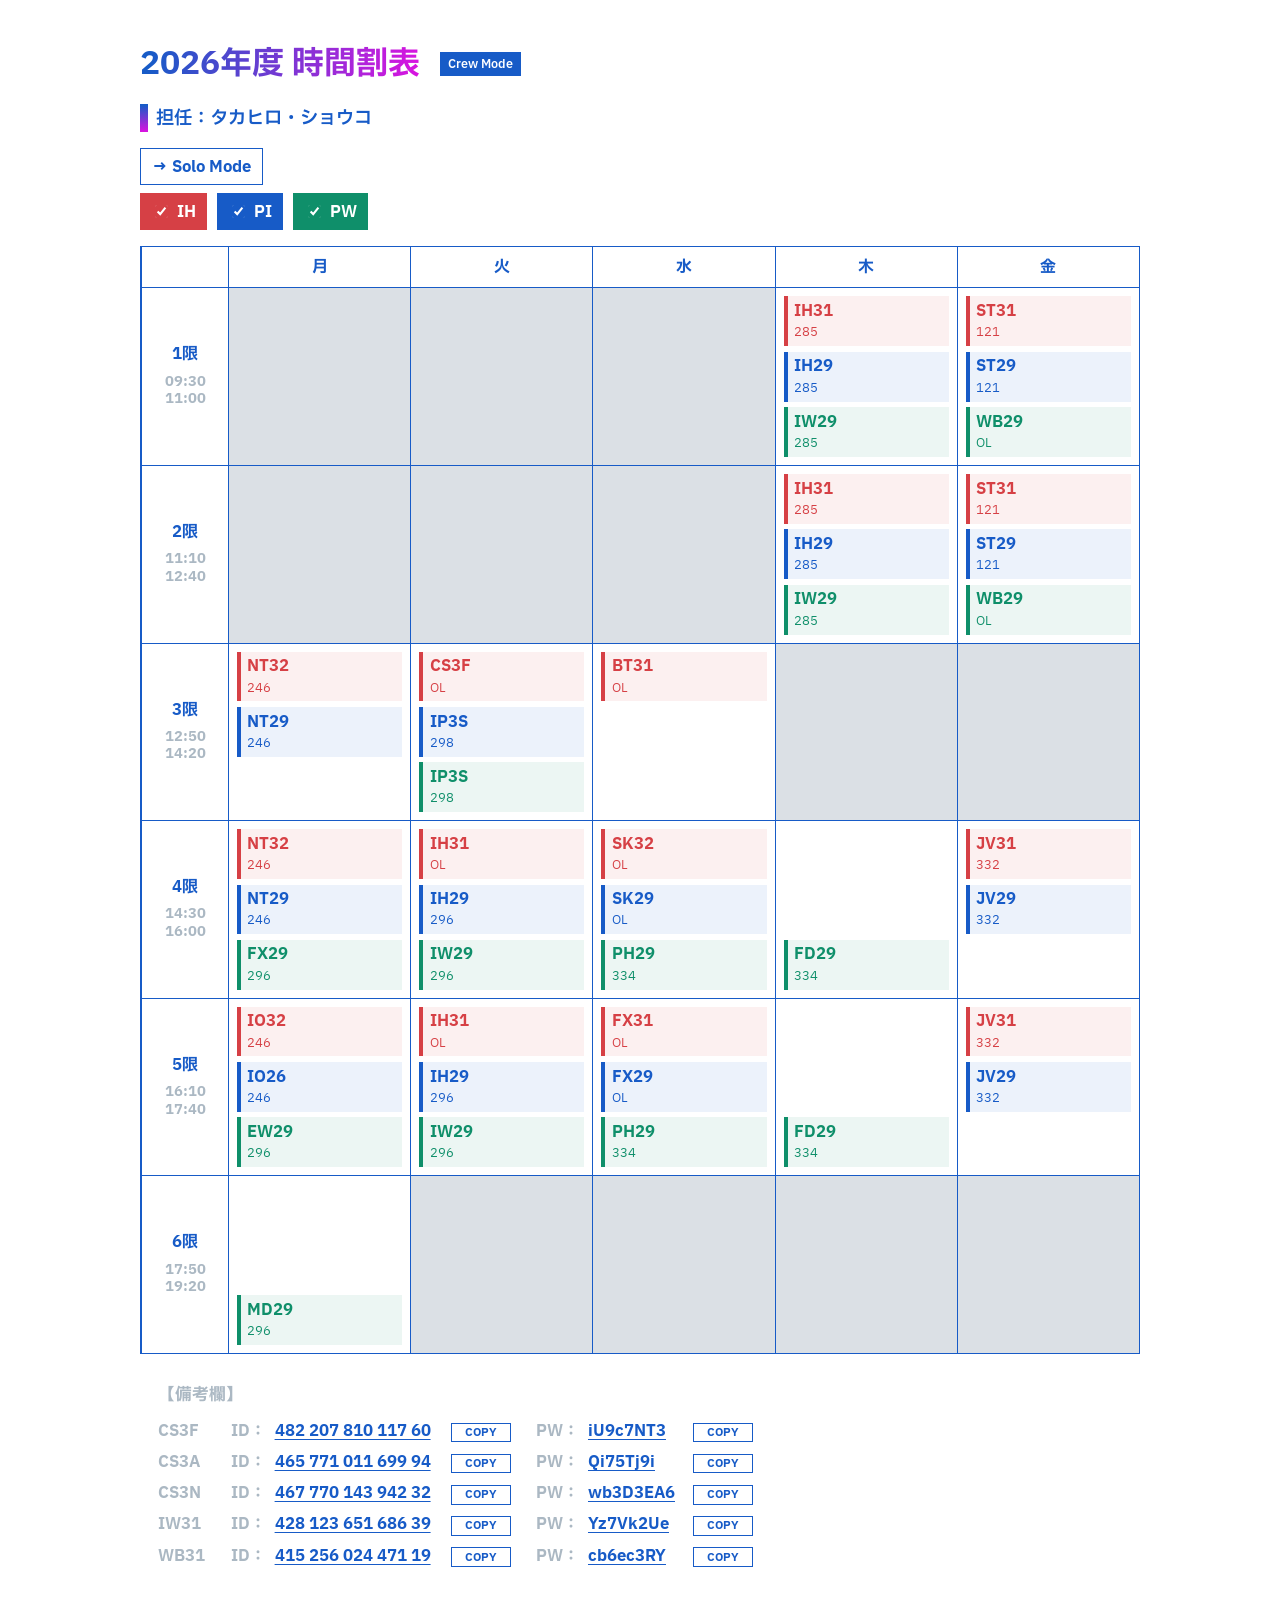
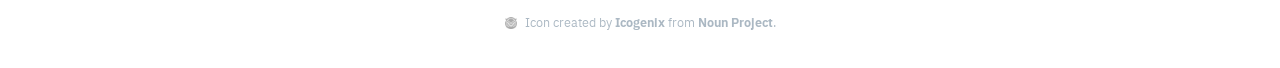
==== commit 3a02df5b: "comment update" ====
--- a/index.html
+++ b/index.html
@@ -119,3 +119,17 @@
 </body>
 
 </html>
+
+
+
+<!-- databaseを設計する必要
+フロント：reactにチェンジ（優先）
+バック：phpにおすすめしない（もしくはNext.js）
+（※phpは管理・編集向け）
+python
+FastAPI
+flask+MySQL/PostgreSQL (SQLiteはおすすめしない)
+Laravel
+Firebase（SQLを使用しないデーターの保存）
+
+三時間のクラスを一旦分ける -->
--- a/css/styles.css
+++ b/css/styles.css
@@ -373,7 +373,7 @@
 
 .notes li {
   display: grid;
-  grid-template-columns: 4rem max-content minmax(10.5rem, max-content) 3.75rem max-content minmax(5rem, max-content) 3.75rem;
+  grid-template-columns: 4rem max-content minmax(10.5rem, max-content) calc(3.75rem + 1rem) max-content minmax(5rem, max-content) 3.75rem;
   gap: 0.35rem 0.55rem;
   align-items: baseline;
   font-weight: 700;
@@ -444,7 +444,7 @@
   font-size: 0.70rem;
   font-weight: 700;
   min-width: 3.75rem;
-  padding: 0.2rem 0.35rem;
+  padding: 0.2rem;
   line-height: 1;
   text-align: center;
   vertical-align: middle;
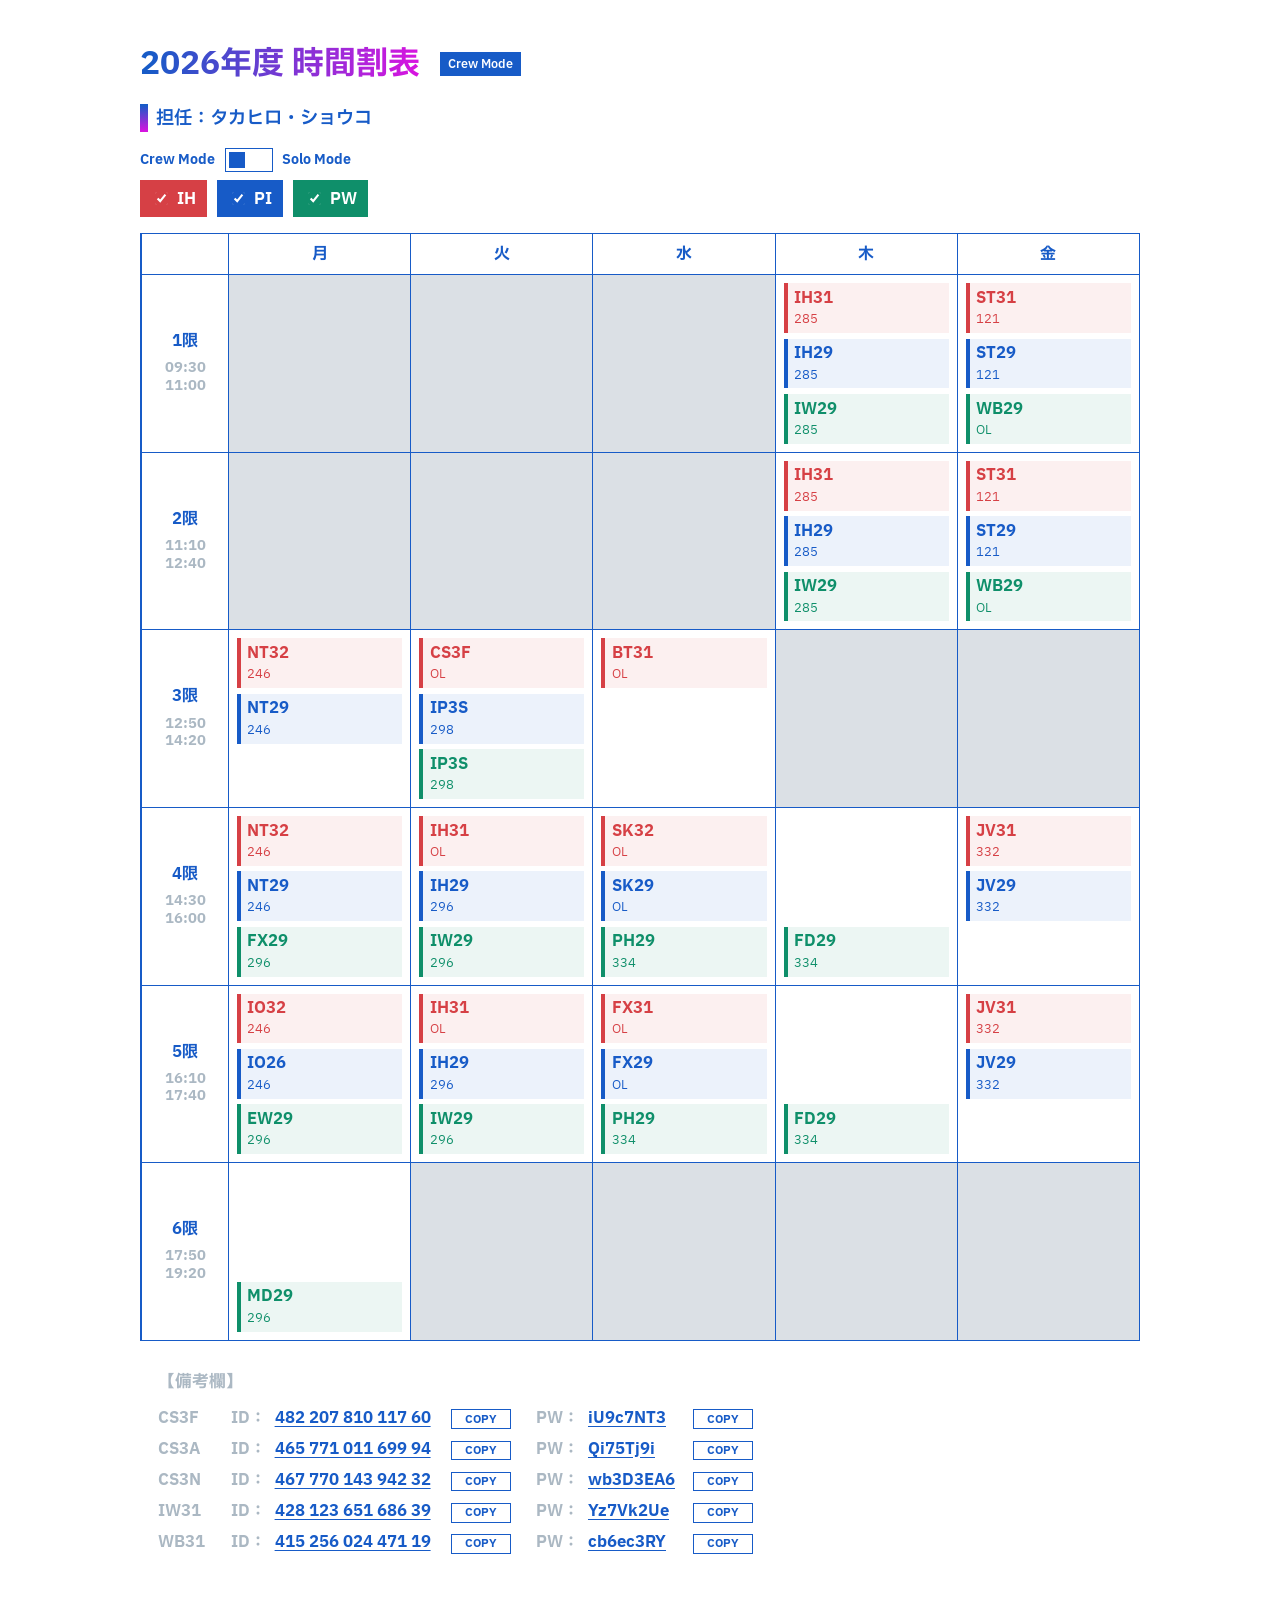
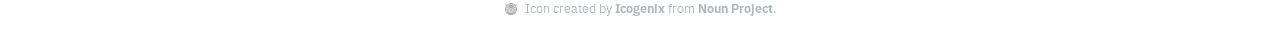
==== commit 82f6765c: "update: combine index.html" ====
--- a/index.html
+++ b/index.html
@@ -21,9 +21,14 @@
         <span class="current-mode">Crew Mode</span>
       </div>
       <p><span class="sheet-meta" id="sheet-meta"></span></p>
-      <nav class="mode-nav" aria-label="表示モード">
-        <a href="index-solo.html">→ Solo Mode</a>
-      </nav>
+      <div class="mode-toggle">
+        <span id="crew-mode-label">Crew Mode</span>
+        <label class="mode-switch" aria-label="Solo ModeとCrew Modeを切り替え">
+          <input type="checkbox" id="mode-toggle" aria-labelledby="crew-mode-label solo-mode-label">
+          <span class="mode-switch-track"></span>
+        </label>
+        <span id="solo-mode-label">Solo Mode</span>
+      </div>
     </header>
 
     <fieldset class="timetable-picker" aria-label="時間割を選択">
@@ -119,17 +124,3 @@
 </body>
 
 </html>
-
-
-
-<!-- databaseを設計する必要
-フロント：reactにチェンジ（優先）
-バック：phpにおすすめしない（もしくはNext.js）
-（※phpは管理・編集向け）
-python
-FastAPI
-flask+MySQL/PostgreSQL (SQLiteはおすすめしない)
-Laravel
-Firebase（SQLを使用しないデーターの保存）
-
-三時間のクラスを一旦分ける -->
--- a/css/styles.css
+++ b/css/styles.css
@@ -88,24 +88,60 @@
   background: linear-gradient(180deg, var(--hal) 4%, #db13e0);
 }
 
-.mode-nav {
+.mode-toggle {
+  display: flex;
+  align-items: center;
+  gap: 0.6rem;
   margin-top: 0.75rem;
-}
-
-.mode-nav a {
+  color: var(--hal);
+  font-size: 0.85rem;
+  font-weight: 700;
+}
+
+.mode-switch {
+  position: relative;
   display: inline-flex;
   align-items: center;
-  min-height: 2rem;
-  padding: 0.35rem 0.7rem;
+  cursor: pointer;
+}
+
+.mode-switch input {
+  position: absolute;
+  opacity: 0;
+}
+
+.mode-switch-track {
+  position: relative;
+  width: 3rem;
+  height: 1.5rem;
   border: 1px solid var(--hal);
-  color: var(--hal);
-  font-weight: 700;
-}
-
-.mode-nav a:hover,
-.mode-nav a:focus-visible {
-  color: white;
+  background: white;
+  transition: background-color 160ms ease;
+}
+
+.mode-switch-track::before {
+  content: "";
+  position: absolute;
+  top: 0.2rem;
+  left: 0.2rem;
+  width: 1rem;
+  height: 1rem;
   background: var(--hal);
+  transition: transform 160ms ease, background-color 160ms ease;
+}
+
+.mode-switch input:checked + .mode-switch-track {
+  background: var(--hal);
+}
+
+.mode-switch input:checked + .mode-switch-track::before {
+  background: white;
+  transform: translateX(1.5rem);
+}
+
+.mode-switch input:focus-visible + .mode-switch-track {
+  outline: 2px solid var(--hal);
+  outline-offset: 2px;
 }
 
 .timetable-picker {
